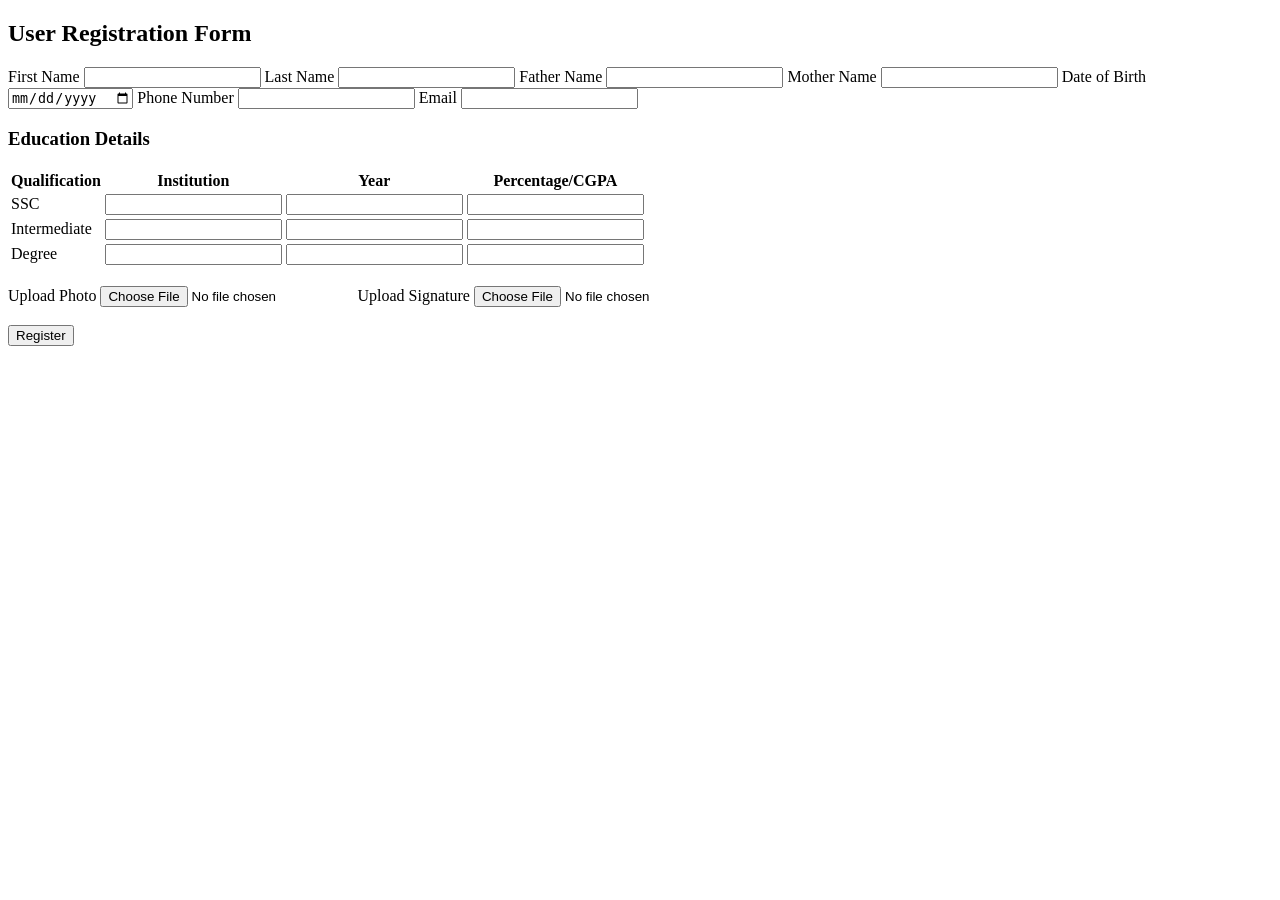
==== index.html @ 6450e188 "Rename userregistrationform.html to index.html" ====
<!DOCTYPE html>
<html lang="en">
<head>
    <meta charset="UTF-8">
    <title>User Registration Form</title>
    <link rel="stylesheet" href="style.css">
</head>
<body>

<div class="container">
    <h2>User Registration Form</h2>

    <form id="registrationForm">

        <label>First Name</label>
        <input type="text" id="fname" required>

        <label>Last Name</label>
        <input type="text" id="lname" required>

        <label>Father Name</label>
        <input type="text" id="father" required>

        <label>Mother Name</label>
        <input type="text" id="mother" required>

        <label>Date of Birth</label>
        <input type="date" id="dob" required>

        <label>Phone Number</label>
        <input type="tel" id="phone" required>
	<label>Email</label>
        <input type="text" id="phone" required>


        <h3>Education Details</h3>

        <table>
            <tr>
                <th>Qualification</th>
                <th>Institution</th>
                <th>Year</th>
                <th>Percentage/CGPA</th>
            </tr>

            <tr>
                <td>SSC</td>
                <td><input type="text" id="sscCollege"></td>
                <td><input type="text" id="sscYear"></td>
                <td><input type="text" id="sscMarks"></td>
            </tr>

            <tr>
                <td>Intermediate</td>
                <td><input type="text" id="interCollege"></td>
                <td><input type="text" id="interYear"></td>
                <td><input type="text" id="interMarks"></td>
            </tr>

            <tr>
                <td>Degree</td>
                <td><input type="text" id="degreeCollege"></td>
                <td><input type="text" id="degreeYear"></td>
                <td><input type="text" id="degreeMarks"></td>
            </tr>
        </table>

        <br>

        <label>Upload Photo</label>
        <input type="file" id="photo" accept="image/*" required>

        <label>Upload Signature</label>
        <input type="file" id="signature" accept="image/*" required>

        <br><br>

        <button type="submit">Register</button>

    </form>

    <div id="output"></div>

</div>

<script src="script.js"></script>

</body>
</html>
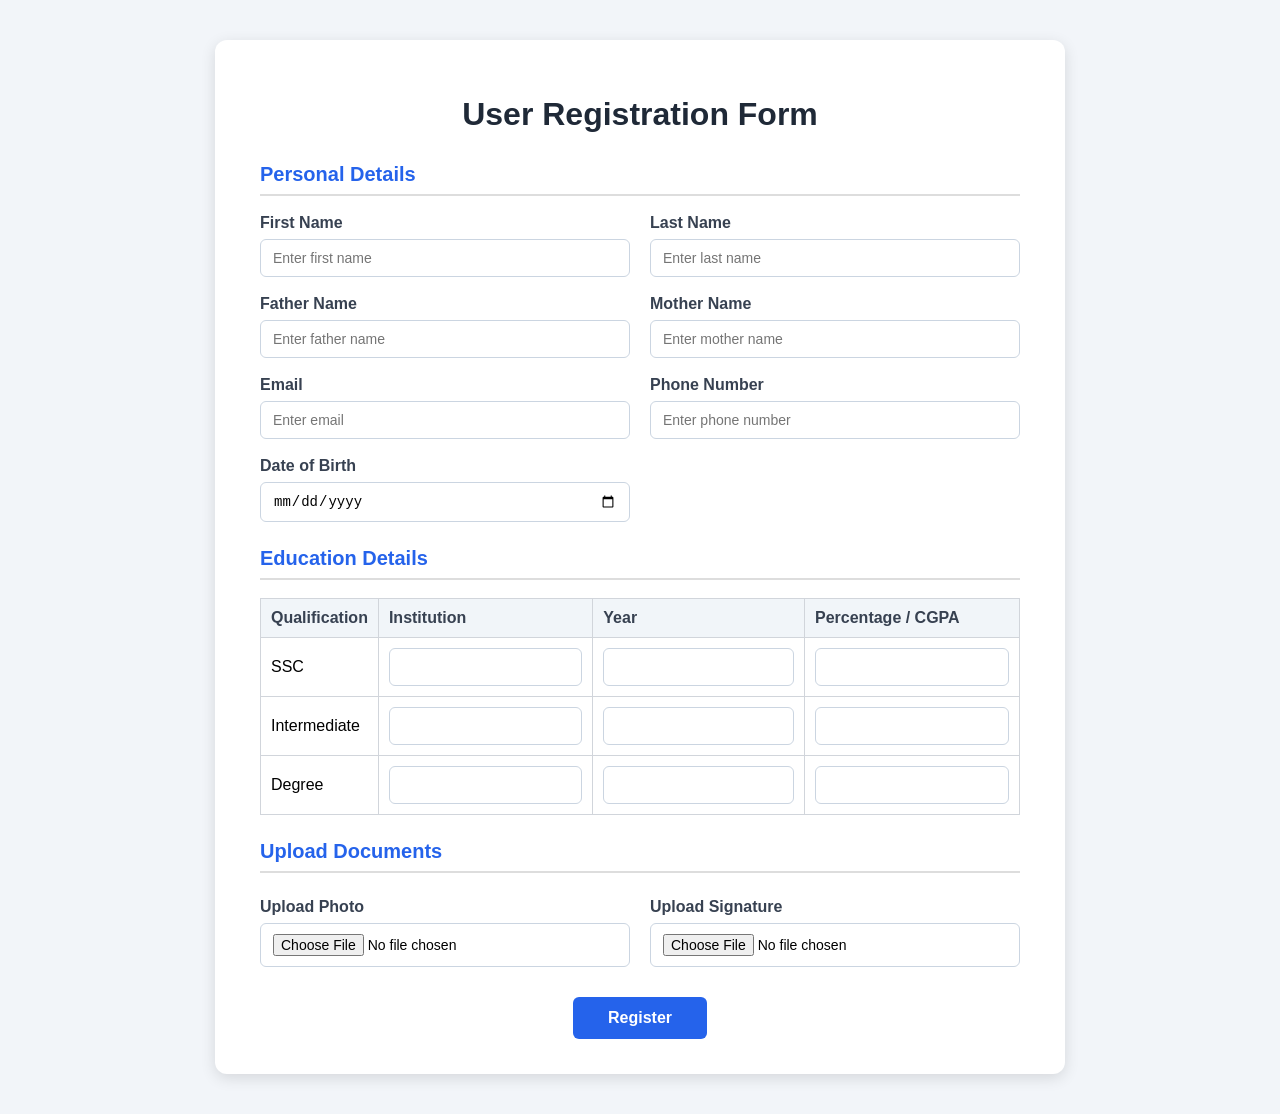
==== commit 3de546d4: "Refactor user registration form structure and styles" ====
--- a/index.html
+++ b/index.html
@@ -2,88 +2,283 @@
 <html lang="en">
 <head>
     <meta charset="UTF-8">
+    <meta name="viewport" content="width=device-width, initial-scale=1.0">
     <title>User Registration Form</title>
-    <link rel="stylesheet" href="style.css">
+
+    <style>
+        * {
+            box-sizing: border-box;
+        }
+
+        body {
+            margin: 0;
+            padding: 40px 20px;
+            font-family: Arial, sans-serif;
+            background: #f2f5f9;
+        }
+
+        .container {
+            max-width: 850px;
+            margin: auto;
+            background: white;
+            padding: 35px 45px;
+            border-radius: 12px;
+            box-shadow: 0 4px 15px rgba(0, 0, 0, 0.12);
+        }
+
+        h1 {
+            text-align: center;
+            margin-bottom: 30px;
+            color: #1f2937;
+        }
+
+        h2 {
+            margin-top: 25px;
+            margin-bottom: 18px;
+            padding-bottom: 8px;
+            border-bottom: 2px solid #ddd;
+            color: #2563eb;
+            font-size: 20px;
+        }
+
+        .form-row {
+            display: grid;
+            grid-template-columns: 1fr 1fr;
+            gap: 20px;
+            margin-bottom: 18px;
+        }
+
+        .form-group {
+            display: flex;
+            flex-direction: column;
+        }
+
+        label {
+            font-weight: bold;
+            margin-bottom: 7px;
+            color: #374151;
+        }
+
+        input {
+            width: 100%;
+            padding: 10px 12px;
+            border: 1px solid #cbd5e1;
+            border-radius: 6px;
+            font-size: 14px;
+        }
+
+        input:focus {
+            outline: none;
+            border-color: #2563eb;
+        }
+
+        .education {
+            width: 100%;
+            border-collapse: collapse;
+            margin-top: 10px;
+        }
+
+        .education th,
+        .education td {
+            border: 1px solid #d1d5db;
+            padding: 10px;
+            text-align: left;
+        }
+
+        .education th {
+            background: #f1f5f9;
+            color: #374151;
+        }
+
+        .education input {
+            width: 100%;
+        }
+
+        .upload-section {
+            display: grid;
+            grid-template-columns: 1fr 1fr;
+            gap: 20px;
+            margin-top: 25px;
+        }
+
+        .button-section {
+            text-align: center;
+            margin-top: 30px;
+        }
+
+        button {
+            padding: 12px 35px;
+            border: none;
+            border-radius: 6px;
+            background: #2563eb;
+            color: white;
+            font-size: 16px;
+            font-weight: bold;
+            cursor: pointer;
+        }
+
+        button:hover {
+            background: #1d4ed8;
+        }
+
+        @media (max-width: 650px) {
+            .container {
+                padding: 25px 20px;
+            }
+
+            .form-row,
+            .upload-section {
+                grid-template-columns: 1fr;
+            }
+
+            .education {
+                font-size: 13px;
+            }
+        }
+    </style>
 </head>
+
 <body>
 
 <div class="container">
-    <h2>User Registration Form</h2>
-
-    <form id="registrationForm">
-
-        <label>First Name</label>
-        <input type="text" id="fname" required>
-
-        <label>Last Name</label>
-        <input type="text" id="lname" required>
-
-        <label>Father Name</label>
-        <input type="text" id="father" required>
-
-        <label>Mother Name</label>
-        <input type="text" id="mother" required>
-
-        <label>Date of Birth</label>
-        <input type="date" id="dob" required>
-
-        <label>Phone Number</label>
-        <input type="tel" id="phone" required>
-	<label>Email</label>
-        <input type="text" id="phone" required>
-
-
-        <h3>Education Details</h3>
-
-        <table>
-            <tr>
-                <th>Qualification</th>
-                <th>Institution</th>
-                <th>Year</th>
-                <th>Percentage/CGPA</th>
-            </tr>
-
-            <tr>
-                <td>SSC</td>
-                <td><input type="text" id="sscCollege"></td>
-                <td><input type="text" id="sscYear"></td>
-                <td><input type="text" id="sscMarks"></td>
-            </tr>
-
-            <tr>
-                <td>Intermediate</td>
-                <td><input type="text" id="interCollege"></td>
-                <td><input type="text" id="interYear"></td>
-                <td><input type="text" id="interMarks"></td>
-            </tr>
-
-            <tr>
-                <td>Degree</td>
-                <td><input type="text" id="degreeCollege"></td>
-                <td><input type="text" id="degreeYear"></td>
-                <td><input type="text" id="degreeMarks"></td>
-            </tr>
+
+    <h1>User Registration Form</h1>
+
+    <form>
+
+        <h2>Personal Details</h2>
+
+        <div class="form-row">
+            <div class="form-group">
+                <label for="firstName">First Name</label>
+                <input type="text" id="firstName" name="firstName"
+                       placeholder="Enter first name" required>
+            </div>
+
+            <div class="form-group">
+                <label for="lastName">Last Name</label>
+                <input type="text" id="lastName" name="lastName"
+                       placeholder="Enter last name" required>
+            </div>
+        </div>
+
+        <div class="form-row">
+            <div class="form-group">
+                <label for="fatherName">Father Name</label>
+                <input type="text" id="fatherName" name="fatherName"
+                       placeholder="Enter father name">
+            </div>
+
+            <div class="form-group">
+                <label for="motherName">Mother Name</label>
+                <input type="text" id="motherName" name="motherName"
+                       placeholder="Enter mother name">
+            </div>
+        </div>
+
+        <div class="form-row">
+            <div class="form-group">
+                <label for="email">Email</label>
+                <input type="email" id="email" name="email"
+                       placeholder="Enter email" required>
+            </div>
+
+            <div class="form-group">
+                <label for="phone">Phone Number</label>
+                <input type="tel" id="phone" name="phone"
+                       placeholder="Enter phone number">
+            </div>
+        </div>
+
+        <div class="form-row">
+            <div class="form-group">
+                <label for="dob">Date of Birth</label>
+                <input type="date" id="dob" name="dob">
+            </div>
+        </div>
+
+
+        <h2>Education Details</h2>
+
+        <table class="education">
+            <thead>
+                <tr>
+                    <th>Qualification</th>
+                    <th>Institution</th>
+                    <th>Year</th>
+                    <th>Percentage / CGPA</th>
+                </tr>
+            </thead>
+
+            <tbody>
+                <tr>
+                    <td>SSC</td>
+                    <td>
+                        <input type="text" name="sscInstitution">
+                    </td>
+                    <td>
+                        <input type="text" name="sscYear">
+                    </td>
+                    <td>
+                        <input type="text" name="sscPercentage">
+                    </td>
+                </tr>
+
+                <tr>
+                    <td>Intermediate</td>
+                    <td>
+                        <input type="text" name="interInstitution">
+                    </td>
+                    <td>
+                        <input type="text" name="interYear">
+                    </td>
+                    <td>
+                        <input type="text" name="interPercentage">
+                    </td>
+                </tr>
+
+                <tr>
+                    <td>Degree</td>
+                    <td>
+                        <input type="text" name="degreeInstitution">
+                    </td>
+                    <td>
+                        <input type="text" name="degreeYear">
+                    </td>
+                    <td>
+                        <input type="text" name="degreePercentage">
+                    </td>
+                </tr>
+            </tbody>
         </table>
 
-        <br>
-
-        <label>Upload Photo</label>
-        <input type="file" id="photo" accept="image/*" required>
-
-        <label>Upload Signature</label>
-        <input type="file" id="signature" accept="image/*" required>
-
-        <br><br>
-
-        <button type="submit">Register</button>
+
+        <h2>Upload Documents</h2>
+
+        <div class="upload-section">
+
+            <div class="form-group">
+                <label for="photo">Upload Photo</label>
+                <input type="file" id="photo" name="photo"
+                       accept="image/*">
+            </div>
+
+            <div class="form-group">
+                <label for="signature">Upload Signature</label>
+                <input type="file" id="signature" name="signature"
+                       accept="image/*">
+            </div>
+
+        </div>
+
+
+        <div class="button-section">
+            <button type="submit">Register</button>
+        </div>
 
     </form>
 
-    <div id="output"></div>
-
 </div>
-
-<script src="script.js"></script>
 
 </body>
 </html>
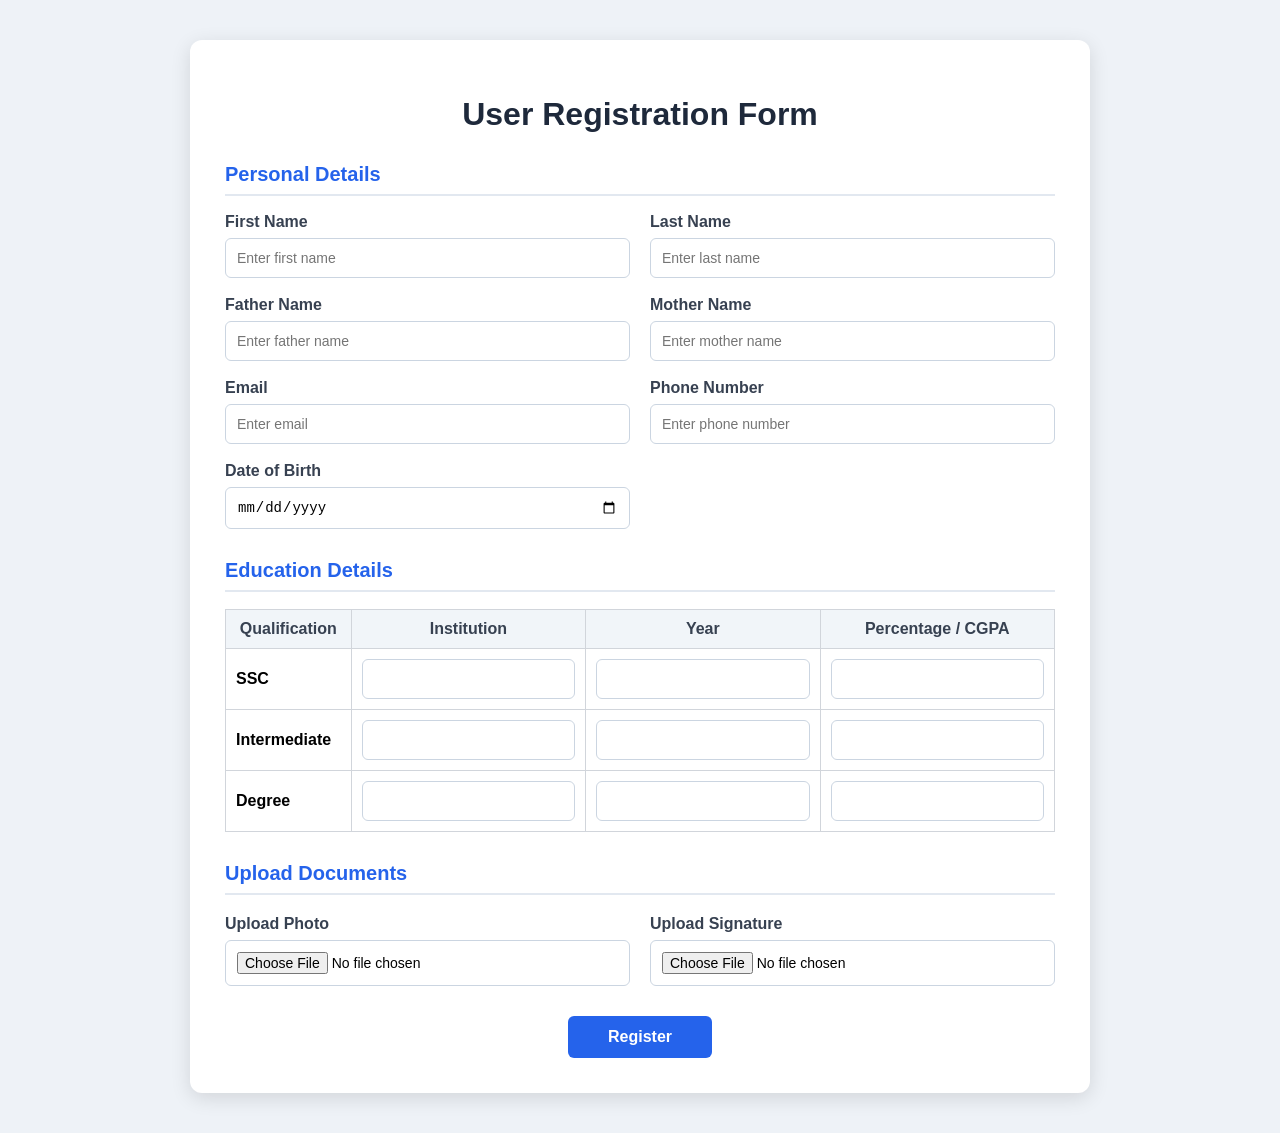
==== commit 9e35513c: "Refactor user registration form layout and styles Updated styles and structure for user registration" ====
--- a/index.html
+++ b/index.html
@@ -3,6 +3,7 @@
 <head>
     <meta charset="UTF-8">
     <meta name="viewport" content="width=device-width, initial-scale=1.0">
+
     <title>User Registration Form</title>
 
     <style>
@@ -14,41 +15,40 @@
             margin: 0;
             padding: 40px 20px;
             font-family: Arial, sans-serif;
-            background: #f2f5f9;
+            background: #eef2f7;
         }
 
         .container {
-            max-width: 850px;
+            max-width: 900px;
             margin: auto;
             background: white;
-            padding: 35px 45px;
+            padding: 35px;
             border-radius: 12px;
-            box-shadow: 0 4px 15px rgba(0, 0, 0, 0.12);
+            box-shadow: 0 5px 20px rgba(0,0,0,0.12);
         }
 
         h1 {
             text-align: center;
             margin-bottom: 30px;
-            color: #1f2937;
+            color: #1e293b;
         }
 
         h2 {
-            margin-top: 25px;
-            margin-bottom: 18px;
-            padding-bottom: 8px;
-            border-bottom: 2px solid #ddd;
             color: #2563eb;
             font-size: 20px;
-        }
-
-        .form-row {
+            margin-top: 30px;
+            padding-bottom: 8px;
+            border-bottom: 2px solid #e2e8f0;
+        }
+
+        .row {
             display: grid;
             grid-template-columns: 1fr 1fr;
             gap: 20px;
             margin-bottom: 18px;
         }
 
-        .form-group {
+        .field {
             display: flex;
             flex-direction: column;
         }
@@ -61,7 +61,7 @@
 
         input {
             width: 100%;
-            padding: 10px 12px;
+            padding: 11px;
             border: 1px solid #cbd5e1;
             border-radius: 6px;
             font-size: 14px;
@@ -72,46 +72,42 @@
             border-color: #2563eb;
         }
 
-        .education {
+        table {
             width: 100%;
             border-collapse: collapse;
-            margin-top: 10px;
-        }
-
-        .education th,
-        .education td {
+            margin-top: 15px;
+        }
+
+        th, td {
             border: 1px solid #d1d5db;
             padding: 10px;
-            text-align: left;
-        }
-
-        .education th {
+        }
+
+        th {
             background: #f1f5f9;
             color: #374151;
-        }
-
-        .education input {
-            width: 100%;
-        }
-
-        .upload-section {
+            text-align: center;
+        }
+
+        td:first-child {
+            font-weight: bold;
+        }
+
+        .upload {
             display: grid;
             grid-template-columns: 1fr 1fr;
             gap: 20px;
-            margin-top: 25px;
-        }
-
-        .button-section {
-            text-align: center;
-            margin-top: 30px;
+            margin-top: 20px;
         }
 
         button {
-            padding: 12px 35px;
+            display: block;
+            margin: 30px auto 0;
+            padding: 12px 40px;
+            background: #2563eb;
+            color: white;
             border: none;
             border-radius: 6px;
-            background: #2563eb;
-            color: white;
             font-size: 16px;
             font-weight: bold;
             cursor: pointer;
@@ -122,16 +118,16 @@
         }
 
         @media (max-width: 650px) {
-            .container {
-                padding: 25px 20px;
-            }
-
-            .form-row,
-            .upload-section {
+            .row,
+            .upload {
                 grid-template-columns: 1fr;
             }
 
-            .education {
+            .container {
+                padding: 20px;
+            }
+
+            table {
                 font-size: 13px;
             }
         }
@@ -148,133 +144,111 @@
 
         <h2>Personal Details</h2>
 
-        <div class="form-row">
-            <div class="form-group">
-                <label for="firstName">First Name</label>
-                <input type="text" id="firstName" name="firstName"
-                       placeholder="Enter first name" required>
-            </div>
-
-            <div class="form-group">
-                <label for="lastName">Last Name</label>
-                <input type="text" id="lastName" name="lastName"
-                       placeholder="Enter last name" required>
-            </div>
-        </div>
-
-        <div class="form-row">
-            <div class="form-group">
-                <label for="fatherName">Father Name</label>
-                <input type="text" id="fatherName" name="fatherName"
-                       placeholder="Enter father name">
-            </div>
-
-            <div class="form-group">
-                <label for="motherName">Mother Name</label>
-                <input type="text" id="motherName" name="motherName"
-                       placeholder="Enter mother name">
-            </div>
-        </div>
-
-        <div class="form-row">
-            <div class="form-group">
-                <label for="email">Email</label>
-                <input type="email" id="email" name="email"
-                       placeholder="Enter email" required>
-            </div>
-
-            <div class="form-group">
-                <label for="phone">Phone Number</label>
-                <input type="tel" id="phone" name="phone"
-                       placeholder="Enter phone number">
-            </div>
-        </div>
-
-        <div class="form-row">
-            <div class="form-group">
-                <label for="dob">Date of Birth</label>
-                <input type="date" id="dob" name="dob">
-            </div>
+        <div class="row">
+
+            <div class="field">
+                <label>First Name</label>
+                <input type="text" placeholder="Enter first name" required>
+            </div>
+
+            <div class="field">
+                <label>Last Name</label>
+                <input type="text" placeholder="Enter last name" required>
+            </div>
+
+        </div>
+
+        <div class="row">
+
+            <div class="field">
+                <label>Father Name</label>
+                <input type="text" placeholder="Enter father name">
+            </div>
+
+            <div class="field">
+                <label>Mother Name</label>
+                <input type="text" placeholder="Enter mother name">
+            </div>
+
+        </div>
+
+        <div class="row">
+
+            <div class="field">
+                <label>Email</label>
+                <input type="email" placeholder="Enter email" required>
+            </div>
+
+            <div class="field">
+                <label>Phone Number</label>
+                <input type="tel" placeholder="Enter phone number">
+            </div>
+
+        </div>
+
+        <div class="row">
+
+            <div class="field">
+                <label>Date of Birth</label>
+                <input type="date">
+            </div>
+
         </div>
 
 
         <h2>Education Details</h2>
 
-        <table class="education">
-            <thead>
-                <tr>
-                    <th>Qualification</th>
-                    <th>Institution</th>
-                    <th>Year</th>
-                    <th>Percentage / CGPA</th>
-                </tr>
-            </thead>
-
-            <tbody>
-                <tr>
-                    <td>SSC</td>
-                    <td>
-                        <input type="text" name="sscInstitution">
-                    </td>
-                    <td>
-                        <input type="text" name="sscYear">
-                    </td>
-                    <td>
-                        <input type="text" name="sscPercentage">
-                    </td>
-                </tr>
-
-                <tr>
-                    <td>Intermediate</td>
-                    <td>
-                        <input type="text" name="interInstitution">
-                    </td>
-                    <td>
-                        <input type="text" name="interYear">
-                    </td>
-                    <td>
-                        <input type="text" name="interPercentage">
-                    </td>
-                </tr>
-
-                <tr>
-                    <td>Degree</td>
-                    <td>
-                        <input type="text" name="degreeInstitution">
-                    </td>
-                    <td>
-                        <input type="text" name="degreeYear">
-                    </td>
-                    <td>
-                        <input type="text" name="degreePercentage">
-                    </td>
-                </tr>
-            </tbody>
+        <table>
+
+            <tr>
+                <th>Qualification</th>
+                <th>Institution</th>
+                <th>Year</th>
+                <th>Percentage / CGPA</th>
+            </tr>
+
+            <tr>
+                <td>SSC</td>
+                <td><input type="text"></td>
+                <td><input type="text"></td>
+                <td><input type="text"></td>
+            </tr>
+
+            <tr>
+                <td>Intermediate</td>
+                <td><input type="text"></td>
+                <td><input type="text"></td>
+                <td><input type="text"></td>
+            </tr>
+
+            <tr>
+                <td>Degree</td>
+                <td><input type="text"></td>
+                <td><input type="text"></td>
+                <td><input type="text"></td>
+            </tr>
+
         </table>
 
 
         <h2>Upload Documents</h2>
 
-        <div class="upload-section">
-
-            <div class="form-group">
-                <label for="photo">Upload Photo</label>
-                <input type="file" id="photo" name="photo"
-                       accept="image/*">
-            </div>
-
-            <div class="form-group">
-                <label for="signature">Upload Signature</label>
-                <input type="file" id="signature" name="signature"
-                       accept="image/*">
-            </div>
-
-        </div>
-
-
-        <div class="button-section">
-            <button type="submit">Register</button>
-        </div>
+        <div class="upload">
+
+            <div class="field">
+                <label>Upload Photo</label>
+                <input type="file" accept="image/*">
+            </div>
+
+            <div class="field">
+                <label>Upload Signature</label>
+                <input type="file" accept="image/*">
+            </div>
+
+        </div>
+
+
+        <button type="submit">Register</button>
 
     </form>
 
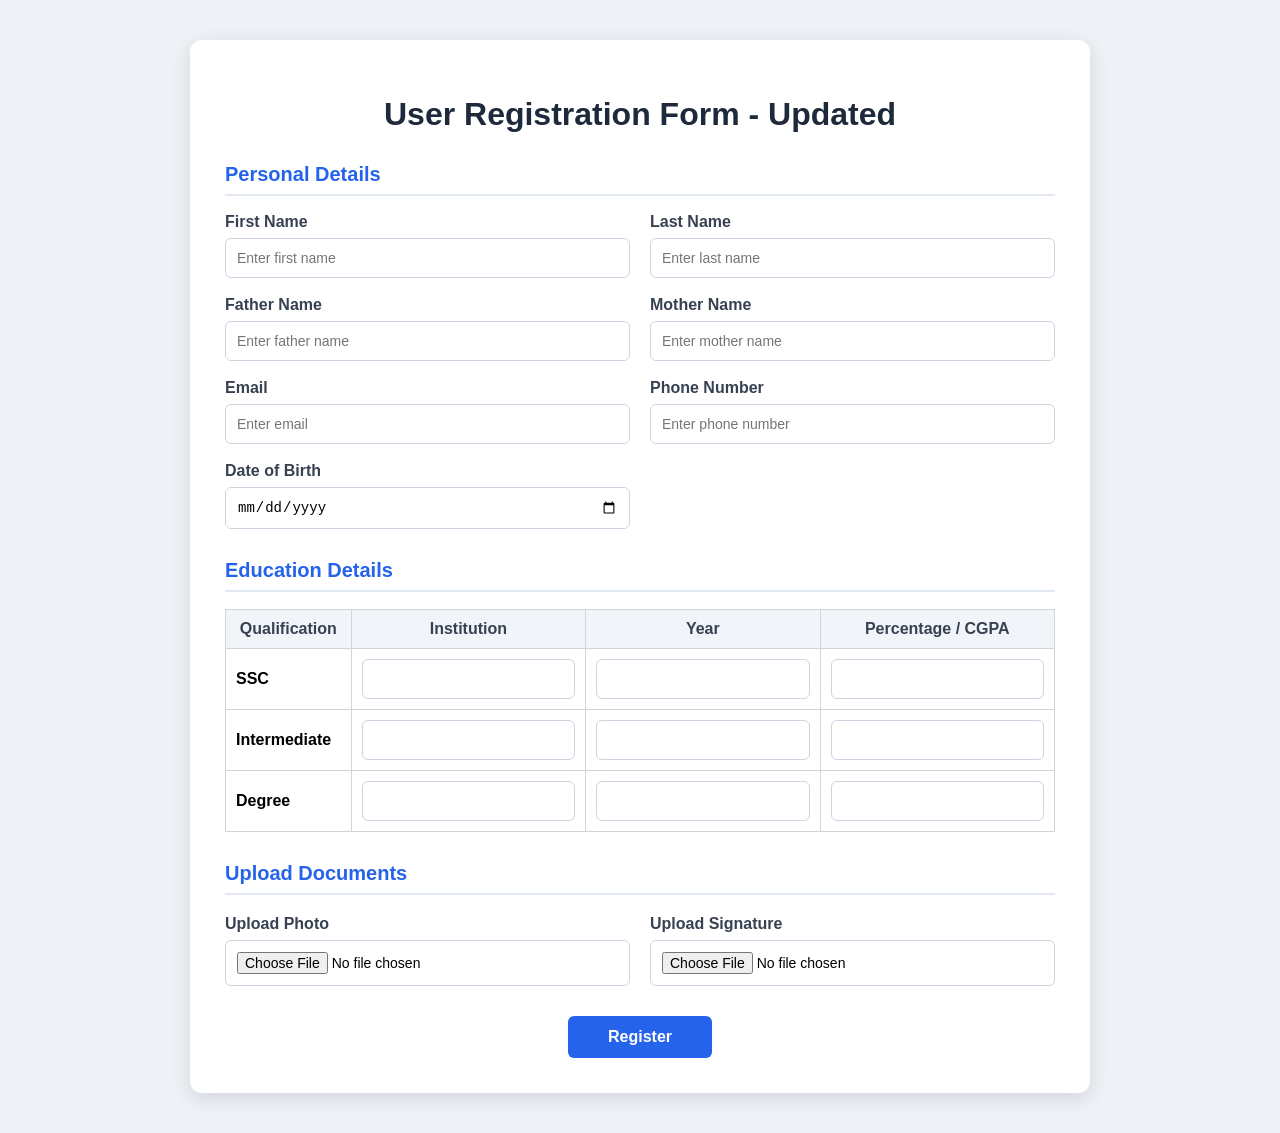
==== commit e5f80d4b: "Revert title update in user registration form" ====
--- a/index.html
+++ b/index.html
@@ -138,7 +138,7 @@
 
 <div class="container">
 
-    <h1>User Registration Form</h1>
+    <h1>User Registration Form - Updated</h1>
 
     <form>
 
